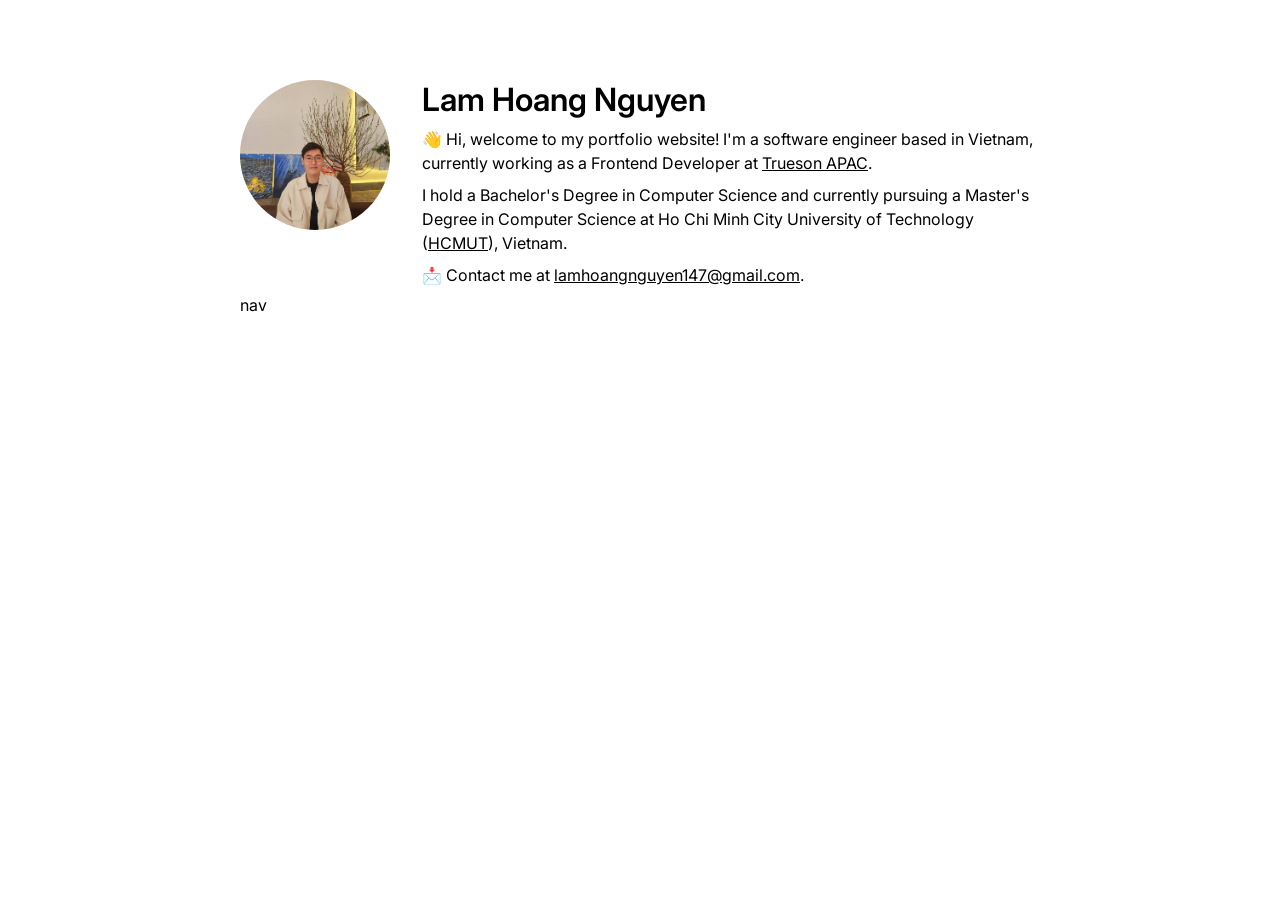
==== index.html @ ab880af0 "Profile introduction" ====
<!DOCTYPE html>
<html>

<head>
  <title>Lam Nguyen Hoang | Software Engineer</title>
  <link rel="icon" type="image/x-icon" href="/images/favicon.ico" />
  <link rel="preconnect" href="https://fonts.googleapis.com">
  <link rel="preconnect" href="https://fonts.gstatic.com" crossorigin>
  <link
    href="https://fonts.googleapis.com/css2?family=Inter:ital,opsz,wght@0,14..32,100..900;1,14..32,100..900&display=swap"
    rel="stylesheet">
  <link rel="stylesheet" href="styles.css" />
</head>

<body>
  <main>
    <section>
      <div class="profile-container">
        <img class="profile-image" src="/images/profile.jpg" alt="Profile image" width="150" height="150"
          loading="eager" />
        <div>
          <p class="profile-title">Lam Hoang Nguyen</p>
          <p class="profile-text">&#x1F44B; Hi, welcome to my portfolio website! I'm a software engineer based in
            Vietnam, currently working as a Frontend Developer at
            <a href="https://trueson.com/" target="_blank">Trueson APAC</a>.
          </p>
          <p class="profile-text">I hold a Bachelor's Degree in Computer Science and currently pursuing a Master's
            Degree in Computer Science at Ho Chi Minh City University of Technology
            (<a href="https://hcmut.edu.vn/" target="_blank">HCMUT</a>), Vietnam.
          </p>
          <p class="profile-text">&#x1F4E9; Contact me at
            <u><a href="mailto:lamhoangnguyen147@gmail.com" target="_blank">lamhoangnguyen147@gmail.com</a></u>.
          </p>
        </div>
      </div>
    </section>
    <section>nav</section>
  </main>
</body>

</html>
---- styles.css ----
body {
  font-family: Inter;
  max-width: 800px;
  margin: 5rem auto 0 auto;
}

div,
p {
  margin: 0;
  padding: 0;
}

a {
  color: black;
}

.profile-container {
  display: flex;
  align-items: flex-start;
  gap: 2rem;
}

.profile-image {
  border-radius: 50%;
}

.profile-title {
  font-weight: 600;
  font-size: 32px;
}

.profile-text {
  margin: 0.5rem 0;
  line-height: 1.5rem;
}
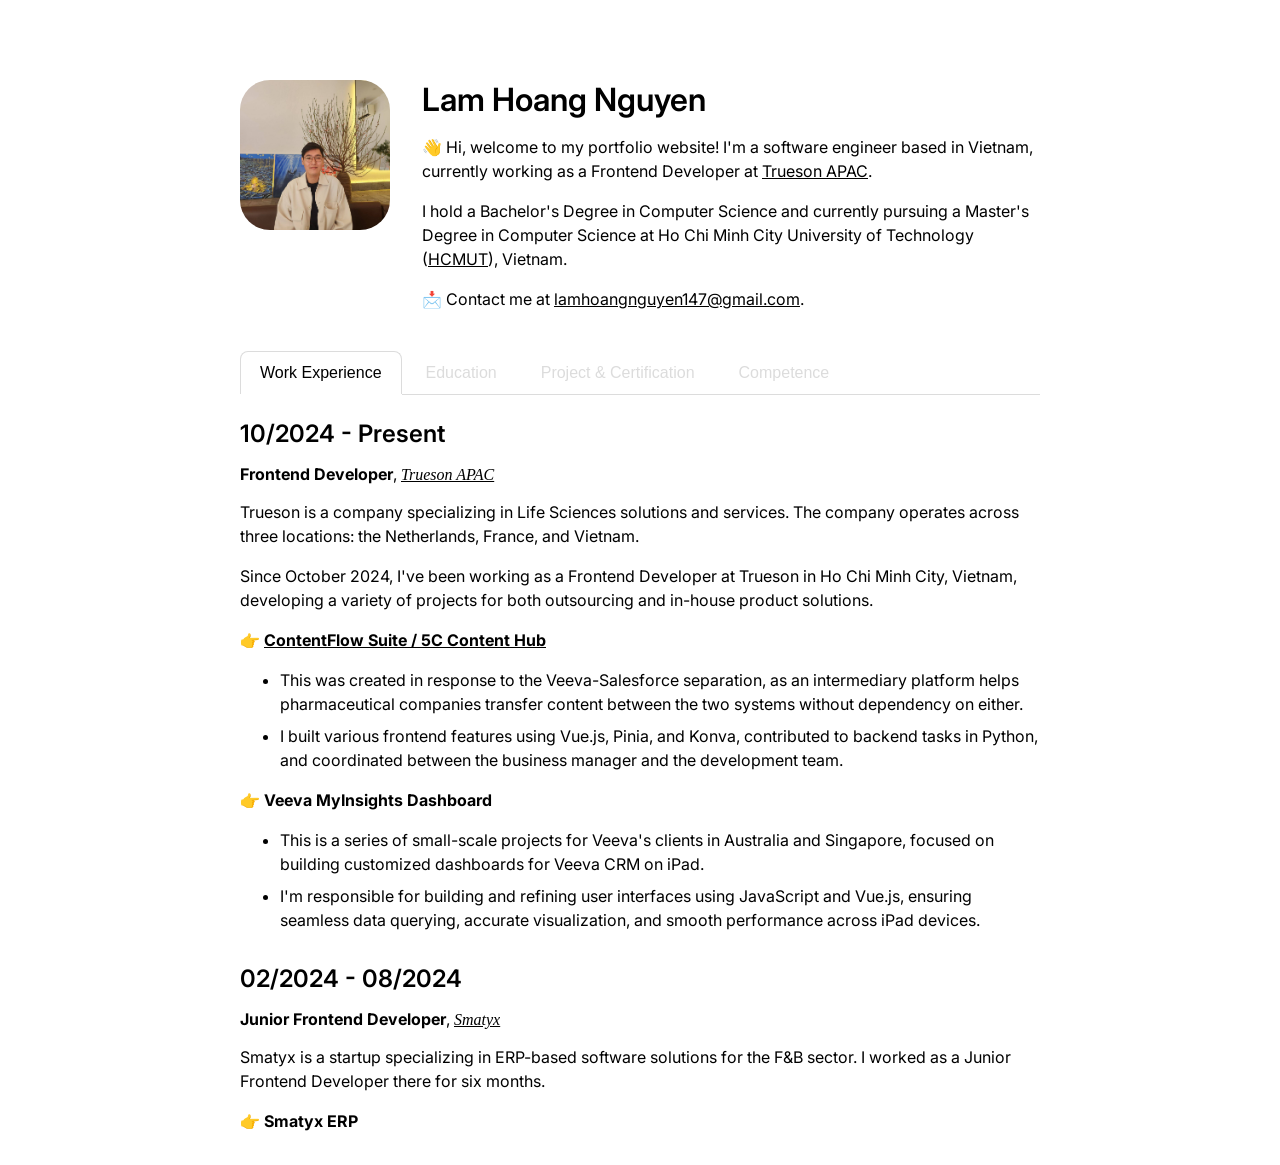
==== commit 6fd886f3: "Tabs & Experience" ====
--- a/index.html
+++ b/index.html
@@ -29,13 +29,93 @@
             (<a href="https://hcmut.edu.vn/" target="_blank">HCMUT</a>), Vietnam.
           </p>
           <p class="profile-text">&#x1F4E9; Contact me at
-            <u><a href="mailto:lamhoangnguyen147@gmail.com" target="_blank">lamhoangnguyen147@gmail.com</a></u>.
+            <a href="mailto:lamhoangnguyen147@gmail.com" target="_blank">lamhoangnguyen147@gmail.com</a>.
           </p>
         </div>
       </div>
     </section>
-    <section>nav</section>
+
+    <section>
+      <div class="tabs">
+        <div class="tab-buttons">
+          <button class="tab-button active" data-link="experience">Work Experience</button>
+          <button class="tab-button" data-link="education">Education</button>
+          <button class="tab-button" data-link="project">Project & Certification</button>
+          <button class="tab-button" data-link="competence">Competence</button>
+        </div>
+
+        <div class="tab-contents">
+          <div id="experience" class="tab-content active">
+            <div class="tab-content-section">
+              <p class="tab-content-title">10/2024 - Present</p>
+              <p>
+                <span><b>Frontend Developer</b></span>,
+                <i><a href="https://trueson.com/" target="_blank">Trueson APAC</a></i>
+              </p>
+
+              <p class="profile-text">Trueson is a company specializing in Life Sciences solutions and services. The
+                company operates across three locations: the Netherlands, France, and Vietnam.</p>
+              <p class="profile-text">Since October 2024, I've been working as a Frontend Developer at Trueson in Ho Chi
+                Minh City, Vietnam, developing a variety of projects for both outsourcing and in-house product
+                solutions.</p>
+
+              <p class="profile-text">&#x1F449;
+                <a href="https://lirik.io/blogs/migrate-80-of-your-content-from-veeva-to-salesforce-life-sciences-cloud-without-mlr-re-approvals/"
+                  target="_blank">
+                  <b>ContentFlow Suite / 5C Content Hub</b>
+                </a>
+              </p>
+              <ul>
+                <li class="profile-text">This was created in response to the Veeva-Salesforce separation, as an
+                  intermediary platform helps pharmaceutical companies transfer content between the two systems
+                  without dependency on either.</li>
+                <li class="profile-text">I built various frontend features using Vue.js, Pinia, and Konva,
+                  contributed to backend tasks in Python, and coordinated between the business manager and the
+                  development team.</li>
+              </ul>
+
+              <p class="profile-text">&#x1F449; <b>Veeva MyInsights Dashboard</b></p>
+              <ul>
+                <li class="profile-text">This is a series of small-scale projects for Veeva's clients in Australia and
+                  Singapore, focused on building customized dashboards for Veeva CRM on iPad.</li>
+                <li class="profile-text">I'm responsible for building and refining user interfaces using JavaScript
+                  and Vue.js, ensuring seamless data querying, accurate visualization, and smooth performance across
+                  iPad devices.</li>
+              </ul>
+
+            </div>
+
+            <div class="tab-content-section">
+              <p class="tab-content-title">02/2024 - 08/2024</p>
+              <p>
+                <span><b>Junior Frontend Developer</b></span>,
+                <i><a href="https://www.smatyx.com/" target="_blank">Smatyx</a></i>
+              </p>
+
+              <p class="profile-text">Smatyx is a startup specializing in ERP-based software solutions for the F&B
+                sector. I worked as a Junior Frontend Developer there for six months.</p>
+
+              <p class="profile-text">&#x1F449; <b>Smatyx ERP</b></p>
+            </div>
+          </div>
+
+          <div id="education" class="tab-content">
+            b
+          </div>
+
+          <div id="project" class="tab-content">
+            c
+          </div>
+
+          <div id="competence" class="tab-content">
+            d
+          </div>
+        </div>
+      </div>
+    </section>
   </main>
+
+  <script src="/script.js"></script>
 </body>
 
 </html>
--- a/styles.css
+++ b/styles.css
@@ -2,6 +2,11 @@
   font-family: Inter;
   max-width: 800px;
   margin: 5rem auto 0 auto;
+  padding: 0 2rem;
+}
+
+section {
+  margin: 1.5rem 0;
 }
 
 div,
@@ -21,15 +26,68 @@
 }
 
 .profile-image {
-  border-radius: 50%;
+  border-radius: 20%;
 }
 
 .profile-title {
   font-weight: 600;
-  font-size: 32px;
+  font-size: 2rem;
 }
 
 .profile-text {
+  margin: 1rem 0;
+  line-height: 1.5rem;
+}
+
+.tab-buttons {
+  border-bottom: 1px solid #DCDCDC;
+}
+
+.tab-buttons button {
+  padding: 0.75rem 1.25rem;
+  background: none;
+  border: none;
+  font-size: 1rem;
+  color: #DCDCDC;
+  cursor: pointer;
+}
+
+.tab-buttons button:hover,
+.tab-buttons button.active {
+  padding: 12px 19px;
+  border: 1px solid #DCDCDC;
+  border-bottom: none;
+  border-radius: 8px 8px 0 0;
+}
+
+.tab-buttons button.active {
+  color: black;
+  box-shadow: 0px 1px 0px #FFFFFF;
+  transition: 0.2s linear;
+}
+
+.tab-contents {
+  margin: 1.5rem 0;
+}
+
+.tab-content {
+  display: none;
+}
+
+.tab-content.active {
+  display: block;
+}
+
+.tab-content-section {
+  margin-bottom: 2rem;
+}
+
+.tab-content-section li {
   margin: 0.5rem 0;
-  line-height: 1.5rem;
+}
+
+.tab-content-title {
+  font-weight: 600;
+  font-size: 1.5rem;
+  margin-bottom: 1rem;
 }
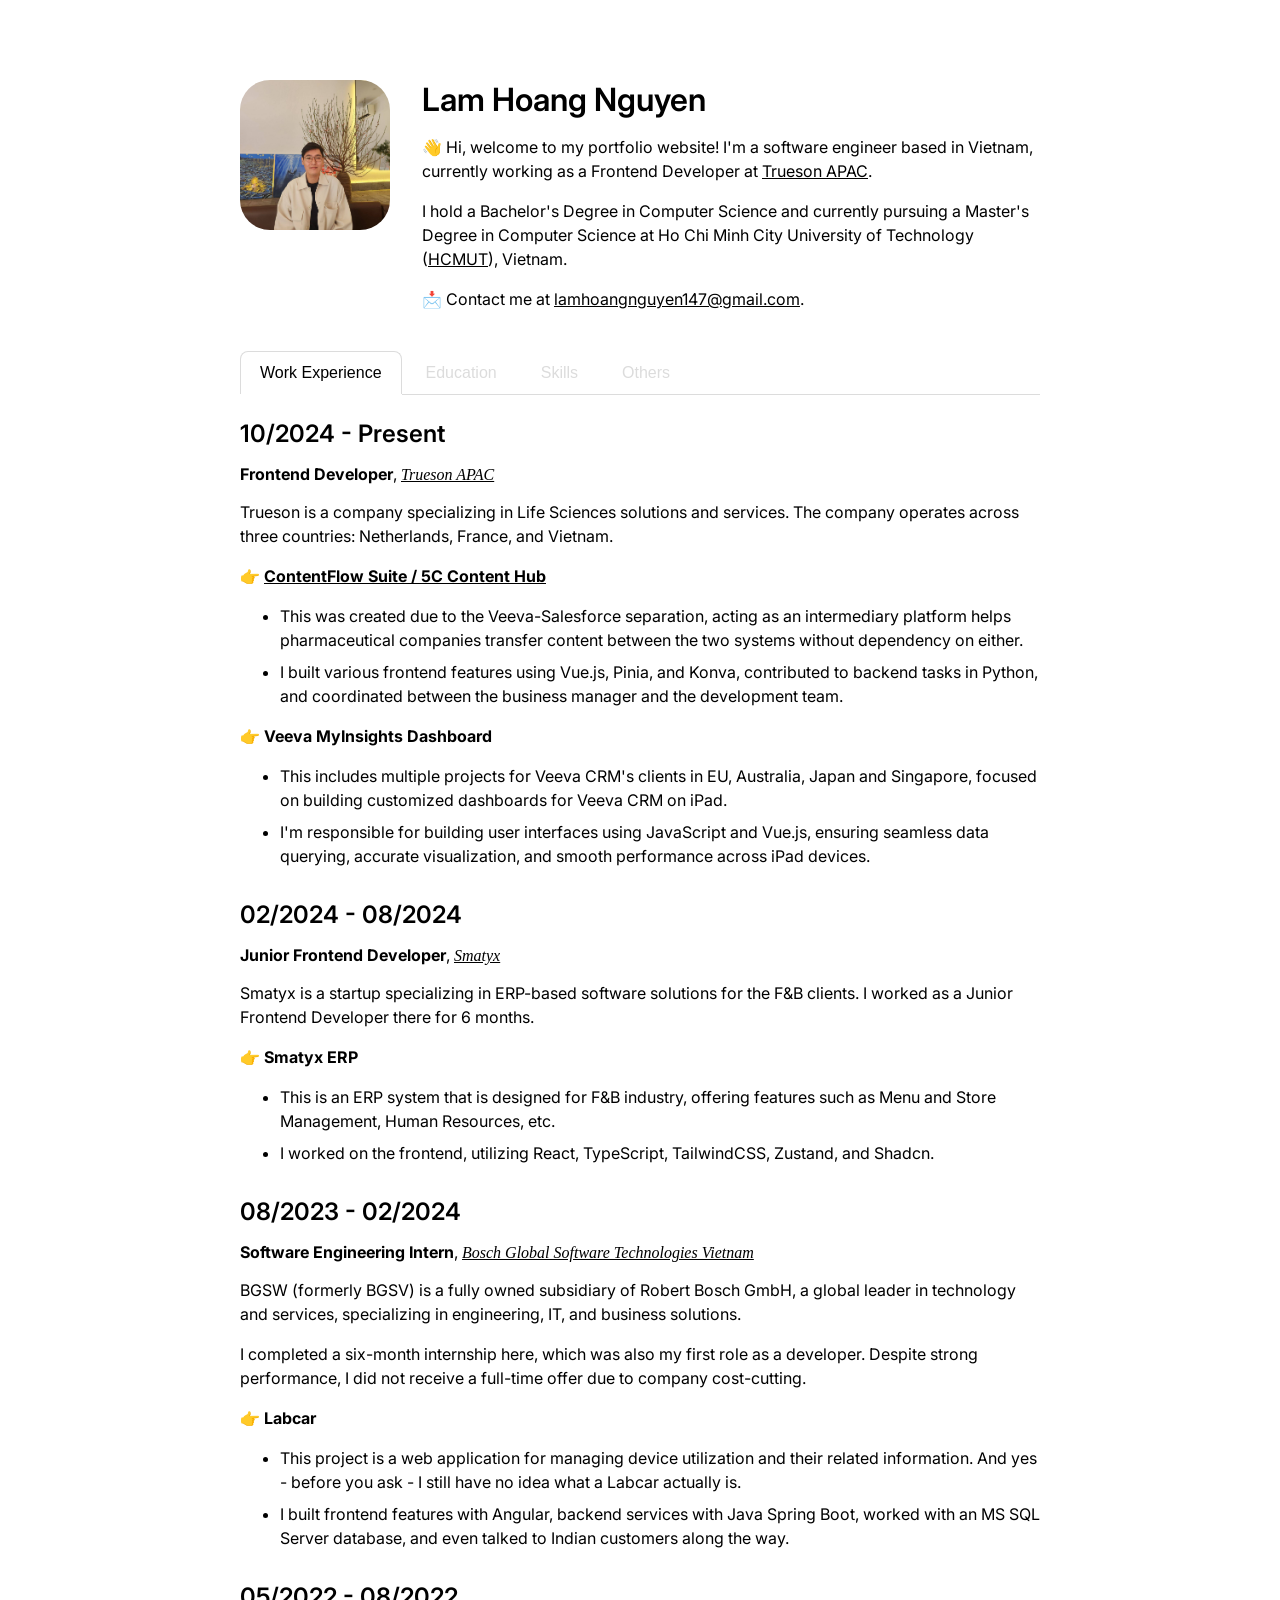
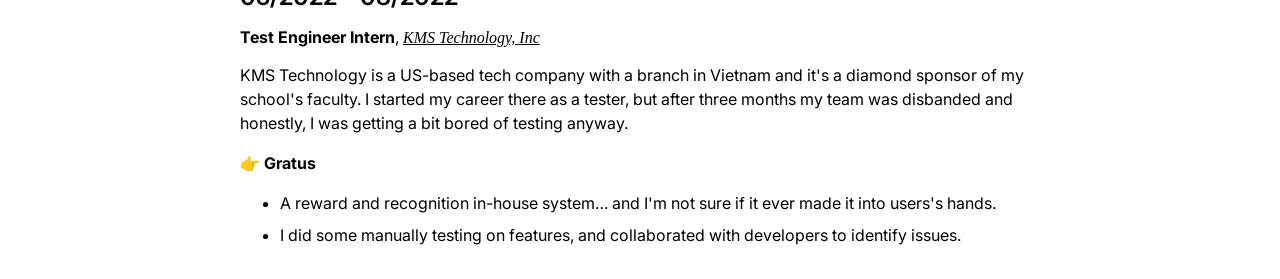
==== commit 257eed8b: "Finish first version" ====
--- a/index.html
+++ b/index.html
@@ -40,75 +40,13 @@
         <div class="tab-buttons">
           <button class="tab-button active" data-link="experience">Work Experience</button>
           <button class="tab-button" data-link="education">Education</button>
-          <button class="tab-button" data-link="project">Project & Certification</button>
-          <button class="tab-button" data-link="competence">Competence</button>
+          <button class="tab-button" data-link="skills">Skills</button>
+          <button class="tab-button" data-link="others">Others</button>
         </div>
 
         <div class="tab-contents">
-          <div id="experience" class="tab-content active">
-            <div class="tab-content-section">
-              <p class="tab-content-title">10/2024 - Present</p>
-              <p>
-                <span><b>Frontend Developer</b></span>,
-                <i><a href="https://trueson.com/" target="_blank">Trueson APAC</a></i>
-              </p>
-
-              <p class="profile-text">Trueson is a company specializing in Life Sciences solutions and services. The
-                company operates across three locations: the Netherlands, France, and Vietnam.</p>
-              <p class="profile-text">Since October 2024, I've been working as a Frontend Developer at Trueson in Ho Chi
-                Minh City, Vietnam, developing a variety of projects for both outsourcing and in-house product
-                solutions.</p>
-
-              <p class="profile-text">&#x1F449;
-                <a href="https://lirik.io/blogs/migrate-80-of-your-content-from-veeva-to-salesforce-life-sciences-cloud-without-mlr-re-approvals/"
-                  target="_blank">
-                  <b>ContentFlow Suite / 5C Content Hub</b>
-                </a>
-              </p>
-              <ul>
-                <li class="profile-text">This was created in response to the Veeva-Salesforce separation, as an
-                  intermediary platform helps pharmaceutical companies transfer content between the two systems
-                  without dependency on either.</li>
-                <li class="profile-text">I built various frontend features using Vue.js, Pinia, and Konva,
-                  contributed to backend tasks in Python, and coordinated between the business manager and the
-                  development team.</li>
-              </ul>
-
-              <p class="profile-text">&#x1F449; <b>Veeva MyInsights Dashboard</b></p>
-              <ul>
-                <li class="profile-text">This is a series of small-scale projects for Veeva's clients in Australia and
-                  Singapore, focused on building customized dashboards for Veeva CRM on iPad.</li>
-                <li class="profile-text">I'm responsible for building and refining user interfaces using JavaScript
-                  and Vue.js, ensuring seamless data querying, accurate visualization, and smooth performance across
-                  iPad devices.</li>
-              </ul>
-
-            </div>
-
-            <div class="tab-content-section">
-              <p class="tab-content-title">02/2024 - 08/2024</p>
-              <p>
-                <span><b>Junior Frontend Developer</b></span>,
-                <i><a href="https://www.smatyx.com/" target="_blank">Smatyx</a></i>
-              </p>
-
-              <p class="profile-text">Smatyx is a startup specializing in ERP-based software solutions for the F&B
-                sector. I worked as a Junior Frontend Developer there for six months.</p>
-
-              <p class="profile-text">&#x1F449; <b>Smatyx ERP</b></p>
-            </div>
-          </div>
-
-          <div id="education" class="tab-content">
-            b
-          </div>
-
-          <div id="project" class="tab-content">
-            c
-          </div>
-
-          <div id="competence" class="tab-content">
-            d
+          <div id="tab-content">
+            Loading...
           </div>
         </div>
       </div>
--- a/styles.css
+++ b/styles.css
@@ -70,14 +70,6 @@
   margin: 1.5rem 0;
 }
 
-.tab-content {
-  display: none;
-}
-
-.tab-content.active {
-  display: block;
-}
-
 .tab-content-section {
   margin-bottom: 2rem;
 }
@@ -90,4 +82,9 @@
   font-weight: 600;
   font-size: 1.5rem;
   margin-bottom: 1rem;
+}
+
+.skill-text {
+  margin: 0.5em 0;
+  line-height: 1.5rem;
 }
